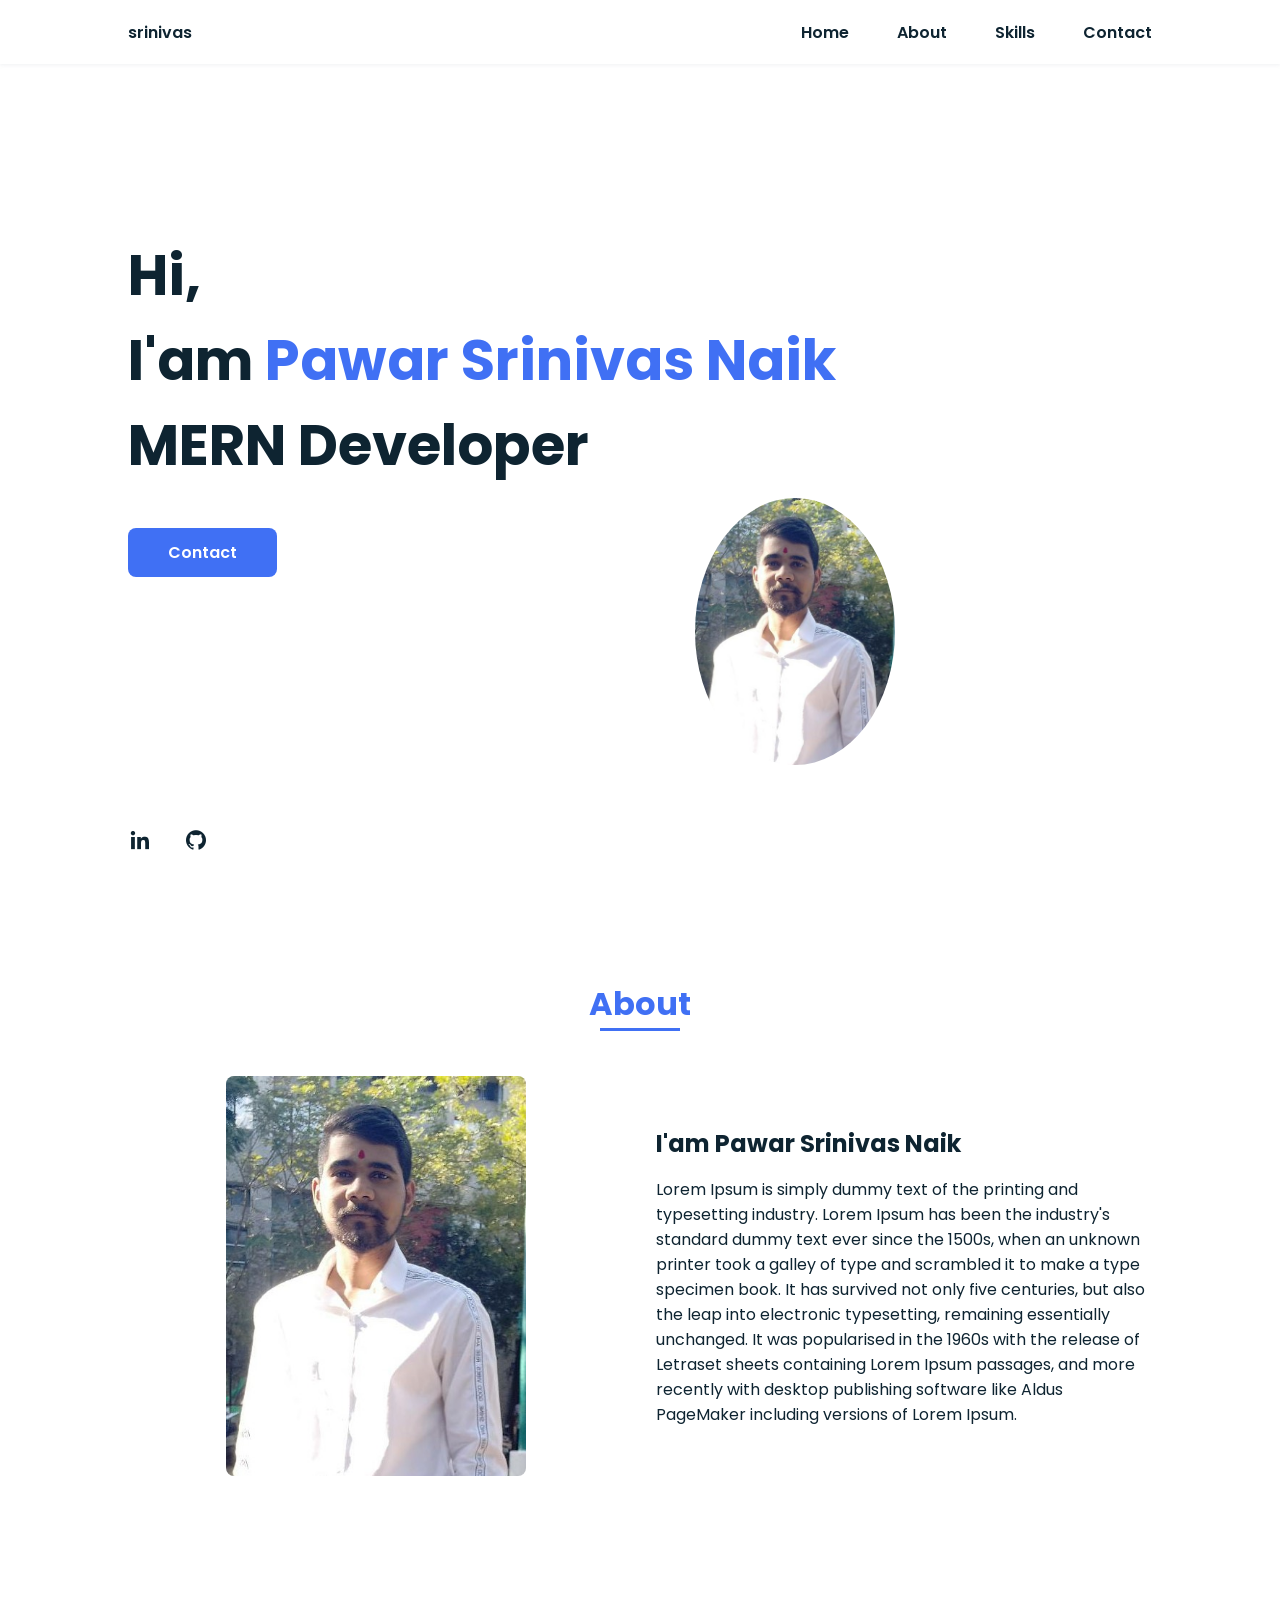
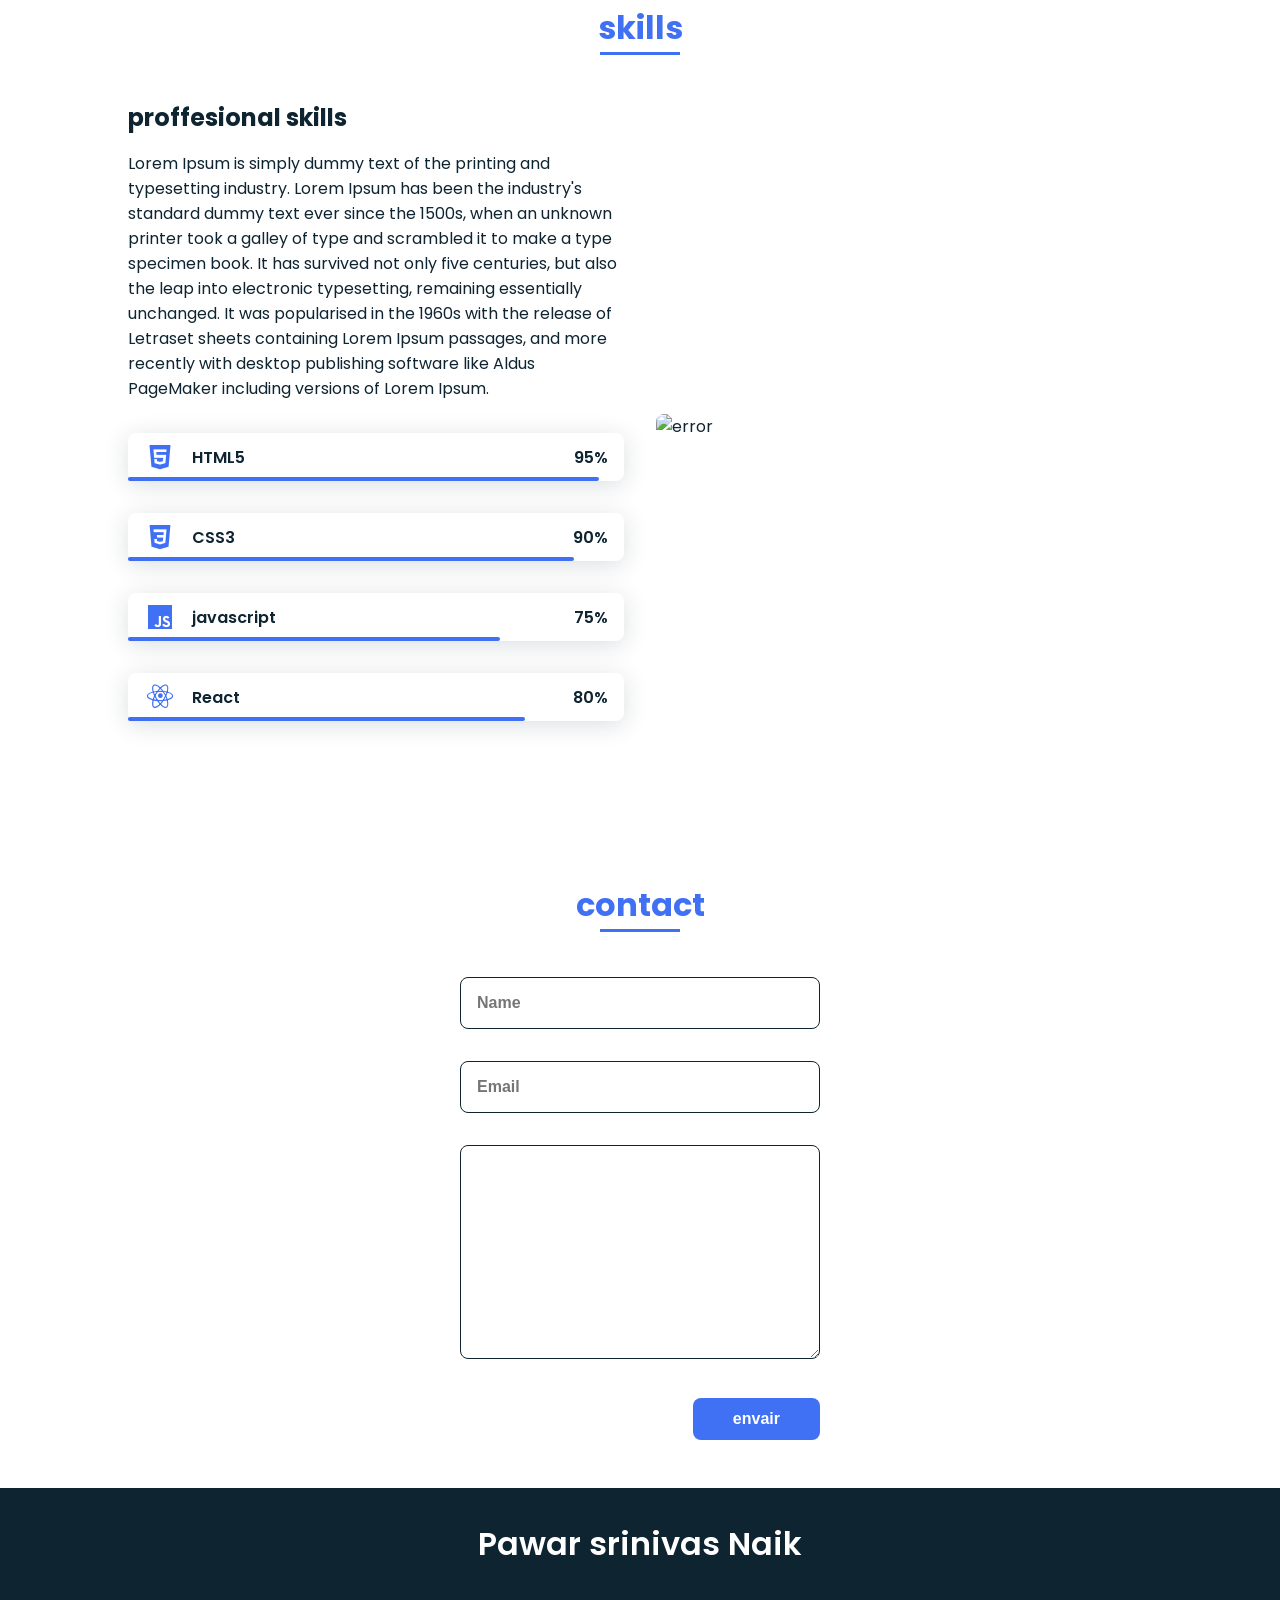
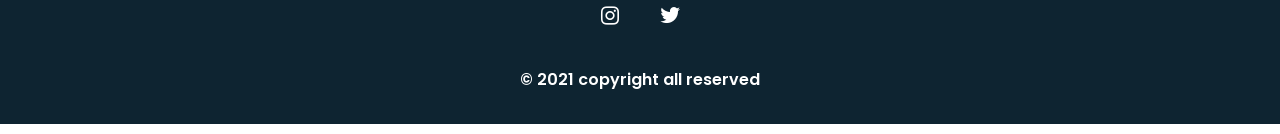
==== index.html @ 3dc08bcc "changes made" ====
<!DOCTYPE html>
<html lang="en">
<head>
    <meta charset="UTF-8">
    <meta http-equiv="X-UA-Compatible" content="IE=edge">
    <meta name="viewport" content="width=device-width, initial-scale=1.0">
    <link rel="stylesheet" href="/css/style.css">
    <link href='https://unpkg.com/boxicons@2.0.9/css/boxicons.min.css' rel='stylesheet'>
    <title>Portfolio website</title>
</head>
<body>
    <header class="l-header">
        <nav class="nav bd-grid">
            <div>
                <a href="#" class="nav__logo">srinivas</a>
            </div>
           <div class="nav__menu" id="nav-menu">
               <ul class="nav__list">
                   <li class="nav__item"><a href="#home" class="nav__link">Home</a></li>
                   <li class="nav__item"><a href="#about" class="nav__link">About</a></li>
                   <li class="nav__item"><a href="#skills" class="nav__link">Skills</a></li>
             
                   <li class="nav__item"><a href="#contact" class="nav__link">Contact</a></li>
               </ul>

           </div>
           <div class="nav__toggle" id="nav-toggle">
            <i class='bx bx-menu'></i>

           </div>

        </nav>
    </header>
    <main class="l-main">
        <section class="home bd-grid" id="home">
          <div class="home__data">
              <h1 class="home__title">Hi,<br>I'am <span class="home__title-color">Pawar Srinivas Naik</span><br>MERN Developer </h1>
              <a href="#" class="button">Contact</a>
          </div>
          <div class="home__social">
               <a href="https://www.linkedin.com/in/pawar-srinivas-naik-0887771a9/" class="home__social-icon"><i class='bx bxl-linkedin'></i></a>
               <a href=" https://github.com/srinu2020" class="home__social-icon"><i class='bx bxl-github' ></i></a>
             
          </div>
         <div class="home__img">
             <img src="/img/picb.jpeg" class="img1" alt="error" style="width: 200px;">
         </div>
        </section>
         

        <section class="about section" id="about">
            <h2 class="section-title">About</h2>
            <div class="about__container bd-grid">
                <div class="about__img">
                    <img src="/img/picb.jpeg" alt="error">
                </div>
                <div>
                    <h2 class="about__subtitle">I'am Pawar Srinivas Naik</h2>
                    <p class="about__text">Lorem Ipsum is simply dummy text of the printing and typesetting industry. Lorem Ipsum has been the industry's standard dummy text ever since the 1500s, when an unknown printer took a galley of type and scrambled it to make a type specimen book. It has survived not only five centuries, but also the leap into electronic typesetting, remaining essentially unchanged. It was popularised in the 1960s with the release of Letraset sheets containing Lorem Ipsum passages, and more recently with desktop publishing software like Aldus PageMaker including versions of Lorem Ipsum.</p>
                </div>
            </div>
        </section>
        
        <section class="skills section" id="skills">
            <h2 class="section-title">skills</h2>
            <div class="skills__container bd-grid">
                <div>
                    <h2 class="skills__subtitle">proffesional skills</h2>
                    <p class="skills__text">Lorem Ipsum is simply dummy text of the printing and typesetting industry. Lorem Ipsum has been the industry's standard dummy text ever since the 1500s, when an unknown printer took a galley of type and scrambled it to make a type specimen book. It has survived not only five centuries, but also the leap into electronic typesetting, remaining essentially unchanged. It was popularised in the 1960s with the release of Letraset sheets containing Lorem Ipsum passages, and more recently with desktop publishing software like Aldus PageMaker including versions of Lorem Ipsum.</p>
                    <div class="skills__data">
                        <div class="skills__names">
                            <i class='bx bxl-html5 skills__icon'></i>
                            <span class="skill__name">HTML5</span>
                        </div>
                        <div>
                            <span class="skills__percentage">95%</span>
                        </div>
                        <div class="skills__bar skills__html"></div>
               
                    </div>
                    <div class="skills__data">
                        <div class="skills__names">
                            <i class='bx bxl-css3 skills__icon' ></i>
                            <span class="skill__name">CSS3</span>
                        </div>
                        <div>
                            <span class="skills__percentage">90%</span>
                        </div>
                        <div class="skills__bar skills__css"></div>
               
                    </div>
                    <div class="skills__data">
                        <div class="skills__names">
                            <i class='bx bxl-javascript skills__icon'></i>
                            <span class="skill__name">javascript</span>
                        </div>
                        <div>
                            <span class="skills__percentage">75%</span>
                        </div>
                        <div class="skills__bar skills__javascript"></div>
               
                    </div>
                    <div class="skills__data">
                        <div class="skills__names">
                            <i class='bx bxl-react skills__icon'></i>
                            <span class="skill__name">React</span>
                        </div>
                        <div>
                            <span class="skills__percentage">80%</span>
                        </div>
                        <div class="skills__bar skills__React"></div>
               
                    </div>
                </div>
                <div>
                    <img src="https://www.thebalancesmb.com/thmb/zEuASdet4TJIU3ZaJUV9wN7FHvI=/1885x1414/smart/filters:no_upscale()/GettyImages-11416486611-bb4120367e094200b5266d33c39d3f50.jpg"  class="skills__img"alt="error">
                </div>
            </div>
            </section>
            <section class="contact section" id="contact">
                <h2 class="section-title">contact</h2>
               <div class="contact__container bd-grid">
                   <form action="" class="contact__form">
                       <input type="text" class="contact__input" placeholder="Name">
                       <input type="mail" class="contact__input" placeholder="Email">
                       <textarea name="" id="" cols="" rows="10" class="contact__input"></textarea>
                       <input type="button" value="envair" class="contact__button button">
                   </form>
               </div> 
            </section>
    </main>
    <footer class="footer">
        <p class="footer__title">Pawar srinivas Naik</p>
        <div class="footer__social">
            <a href="https://www.instagram.com/naik9515/" class="footer__icon"><i class='bx bxl-instagram'></i></a>
            <a href="https://twitter.com/Sriniva69361320?t=W8AIAn7DwYBUb2AKAoKcnQ&s=08" class="footer__icon"><i class='bx bxl-twitter'></i></a>
             
        </div>
        <p>&#169; 2021 copyright all reserved</p>
    </footer>
    
    <script src="https://unpkg.com/scrollreveal"></script>
    <script src="main.js"></script>
</body>
</html>
---- css/style.css ----
/*===== GOOGLE FONTS =====*/
@import url("https://fonts.googleapis.com/css2?family=Poppins:wght@400;600;700&display=swap");
/*===== VARIABLES CSS =====*/
:root{
  --header-height: 3rem;
  --font-semi: 600;
}

/*===== Colores =====*/
:root{
  --first-color: #4070F4;
  --second-color: #0E2431;
}

/*===== Fuente y tipografia =====*/
:root{
  --body-font: 'Poppins', sans-serif;
  --big-font-size: 2rem;
  --h2-font-size: 1.25rem;
  --normal-font-size: 0.938rem;
}
@media screen and (min-width: 768px){
  :root{
    --big-font-size: 3.5rem;
    --h2-font-size: 2rem;
    --normal-font-size: 1rem;
  }
}

/*===== Margenes =====*/
:root{
  --mb-1: 0.5rem;
  --mb-2: 1rem;
  --mb-3: 1.5rem;
  --mb-4: 2rem;
  --mb-5: 2.5rem;
  --mb-6: 3rem;
}

/*===== z index =====*/
:root{
  --z-back: -10;
  --z-normal: 1;
  --z-tooltip: 10;
  --z-fixed: 100;
}

/*===== BASE =====*/
*,::before,::after{
  box-sizing: border-box;
}
html{
  scroll-behavior: smooth;
}
body{
  margin: var(--header-height) 0 0 0;
  font-family: var(--body-font);
  font-size: var(--normal-font-size);
  color: var(--second-color);
}
h1,h2,p{
  margin: 0;
}
ul{
  margin: 0;
  padding: 0;
  list-style: none;
}
a{
  text-decoration: none;
}
img{
  max-width: 100%;
  height: auto;
  display: block;
}

/*===== CLASS CSS ===== */
.section-title{
  position: relative;
  font-size: var(--h2-font-size);
  color: var(--first-color);
  margin-top: var(--mb-2);
  margin-bottom: var(--mb-4);
  text-align: center;
}
.section-title::after{
  position: absolute;
  content: "";
  width: 64px;
  height: 0.18rem;
  left: 0;
  right: 0;
  margin: auto;
  top: 2rem;
  background-color: var(--first-color);
}
.section{
  padding-top: 3rem;
  padding-bottom: 2rem;
}

/*===== LAYOUT =====*/
.bd-grid{
  max-width: 1024px;
  display: grid;
  grid-template-columns: 100%;
  grid-column-gap: 2rem;
  width: calc(100% - 2rem);
  margin-left: var(--mb-2);
  margin-right: var(--mb-2);
}
.l-header{
  width: 100%;
  position: fixed;
  top: 0;
  left: 0;
  z-index: var(--z-fixed);
  background-color: #fff;
  box-shadow: 0 1px 4px rgba(146,161,176,.15);
}

/*===== NAV =====*/
.nav{
  height: var(--header-height);
  display: flex;
  justify-content: space-between;
  align-items: center;
  font-weight: var(--font-semi);
}
@media screen and (max-width: 768px){
  .nav__menu{
    position: fixed;
    top: var(--header-height);
    right: -100%;
    width: 80%;
    height: 100%;
    padding: 2rem;
    background-color: var(--second-color);
    transition: .5s;
  }
}
.nav__item{
  margin-bottom: var(--mb-4);
}
.nav__link{
  position: relative;
  color: #fff;
}
.nav__link:hover{
  position: relative;
}
.nav__link:hover::after{
  position: absolute;
  content: "";
  width: 100%;
  height: 0.18rem;
  left: 0;
  top: 2rem;
  background-color: var(--first-color);
}
.nav__logo{
  color: var(--second-color);
}
.nav__toggle{
  color: var(--second-color);
  font-size: 1.5rem;
  cursor: pointer;
}

/*Active menu*/
.active::after{
  position: absolute;
  content: "";
  width: 100%;
  height: 0.18rem;
  left: 0;
  top: 2rem;
  background-color: var(--first-color);
}

/*=== Show menu ===*/
.show{
  right: 0;
}

/*===== HOME =====*/
.home{
  height: calc(100vh - 3rem);
  row-gap: 1rem;
}
.home__data{
  align-self: center;
}
.home__title{
  font-size: var(--big-font-size);
  margin-bottom: var(--mb-5);
}
.home__title-color{
  color: var(--first-color);
}
.home__social{
  display: flex;
  flex-direction: column;
}
.home__social-icon{
  width: max-content;
  margin-bottom: var(--mb-2);
  font-size: 1.5rem;
  color: var(--second-color);
}
.home__social-icon:hover{
  color: var(--first-color);
}
.home__img{
  position: absolute;
  right: 0;
  bottom: 0;
  width: 295px;
}

/*BUTTONS*/
.button{
  display: inline-block;
  background-color: var(--first-color);
  color: #fff;
  padding: .75rem 2.5rem;
  font-weight: var(--font-semi);
  border-radius: .5rem;
}
.button:hover{
  box-shadow: 0 10px 36px rgba(0,0,0,.15);
}

/* ===== ABOUT =====*/
.about__container{
  row-gap: 2rem;
  text-align: center;
}
.about__subtitle{
  margin-bottom: var(--mb-2);
}
.about__img{
  justify-self: center;
}
.about__img img{
  width: 200px;
  border-radius: .5rem;
}

/* ===== SKILLS =====*/
.skills__container{
  row-gap: 2rem;
  text-align: center;
}
.skills__subtitle{
  margin-bottom: var(--mb-2);
}
.skills__text{
  margin-bottom: var(--mb-4);
}
.skills__data{
  display: flex;
  justify-content: space-between;
  align-items: center;
  position: relative;
  font-weight: var(--font-semi);
  padding: .5rem 1rem;
  margin-bottom: var(--mb-4);
  border-radius: .5rem;
  box-shadow: 0 4px 25px rgba(14,36,49,.15);
}
.skills__icon{
  font-size: 2rem;
  margin-right: var(--mb-2);
  color: var(--first-color);
}
.skills__names{
  display: flex;
  align-items: center;
}
.skills__bar{
  position: absolute;
  left: 0;
  bottom: 0;
  background-color: var(--first-color);
  height: .25rem;
  border-radius: .5rem;
  z-index: var(--z-back);
}
.skills__html{
  width: 95%;
}
.skills__css{
  width: 90%;
}
.skills__javascript{
  width: 75%;
}
.skills__React{
  width: 80%;
}
.skills__img{
  border-radius: .5rem;
}
.img1{
    border-radius: 50%;
}

/* ===== WORK =====*/
.work__container{
  row-gap: 2rem;
}
.work__img{
  box-shadow: 0 4px 25px rgba(14,36,49,.15);
  border-radius: .5rem;
  overflow: hidden;
}
.work__img img{
  transition: 1s;
  cursor: pointer;
}
.work__img img:hover{
  transform: scale(1.1);
}

/* ===== CONTACT =====*/
.contact__input{
  width: 100%;
  font-size: var(--normal-font-size);
  font-weight: var(--font-semi);
  padding: 1rem;
  border-radius: .5rem;
  border: 1.5px solid var(--second-color);
  outline: none;
  margin-bottom: var(--mb-4);
}
.contact__button{
  display: block;
  border: none;
  outline: none;
  font-size: var(--normal-font-size);
  cursor: pointer;
  margin-left: auto;
}

/* ===== FOOTER =====*/
.footer{
  background-color: var(--second-color);
  color: #fff;
  text-align: center;
  font-weight: var(--font-semi);
  padding: 2rem 0;
}
.footer__title{
  font-size: 2rem;
  margin-bottom: var(--mb-4);
}
.footer__social{
  margin-bottom: var(--mb-4);
}
.footer__icon{
  font-size: 1.5rem;
  color: #fff;
  margin: 0 var(--mb-2)
}

/* ===== MEDIA QUERIES=====*/
@media screen and (min-width: 768px){
  body{
    margin: 0;
  }
  .section{
    padding-top: 4rem;
    padding-bottom: 3rem;
  }
  .section-title{
    margin-bottom: var(--mb-6);
  }
  .section-title::after{
    width: 80px;
    top: 3rem;
  }

  .nav{
    height: calc(var(--header-height) + 1rem);
  }
  .nav__list{
    display: flex;
    padding-top: 0;
  }
  .nav__item{
    margin-left: var(--mb-6);
    margin-bottom: 0;
  }
  .nav__toggle{
    display: none;
  }
  .nav__link{
    color: var(--second-color);
  }

  .home{
    height: 100vh;
  }
  .home__data{
    align-self: flex-end;
  }
  .home__social{
    padding-top: 0;
    padding-bottom: 2.5rem;
    flex-direction: row;
    align-self: flex-end;
  }
  .home__social-icon{
    margin-bottom: 0;
    margin-right: var(--mb-4);
  }
  .home__img{
    width: 457px;
    bottom: 15%;
  }

  .about__container, .skills__container{
    grid-template-columns: repeat(2,1fr);
    align-items: center;
    text-align: initial;
  }
  .about__img img{
    width: 300px;
  }
  .work__container{
    grid-template-columns: repeat(3, 1fr);
    grid-template-rows: repeat(2,1fr);
    column-gap: 2rem;
  }
  .contact__form{
    width: 360px;
  }
  .contact__container{
    justify-items: center;
  }
}

@media screen and (min-width: 1024px){
  .bd-grid{
    margin-left: auto;
    margin-right: auto;
  }
  .home__img{
    right: 10%;
  }
}
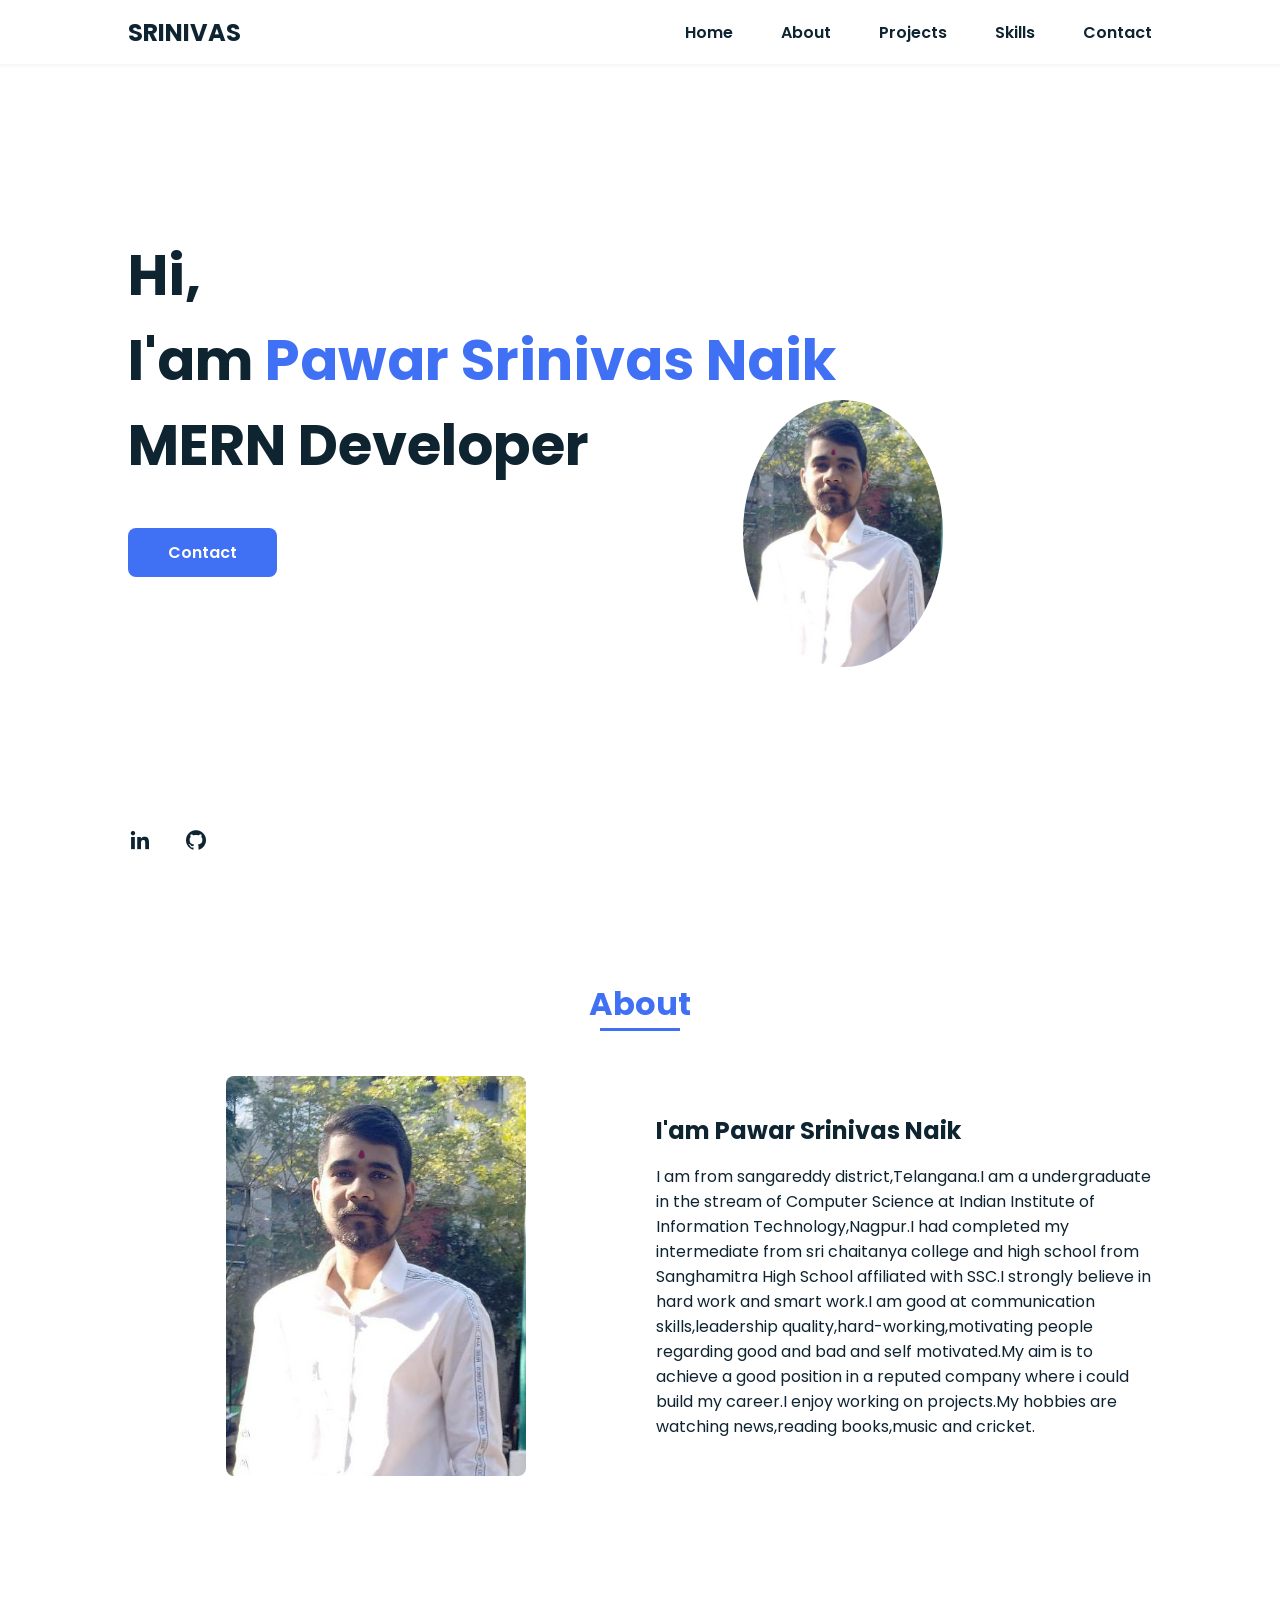
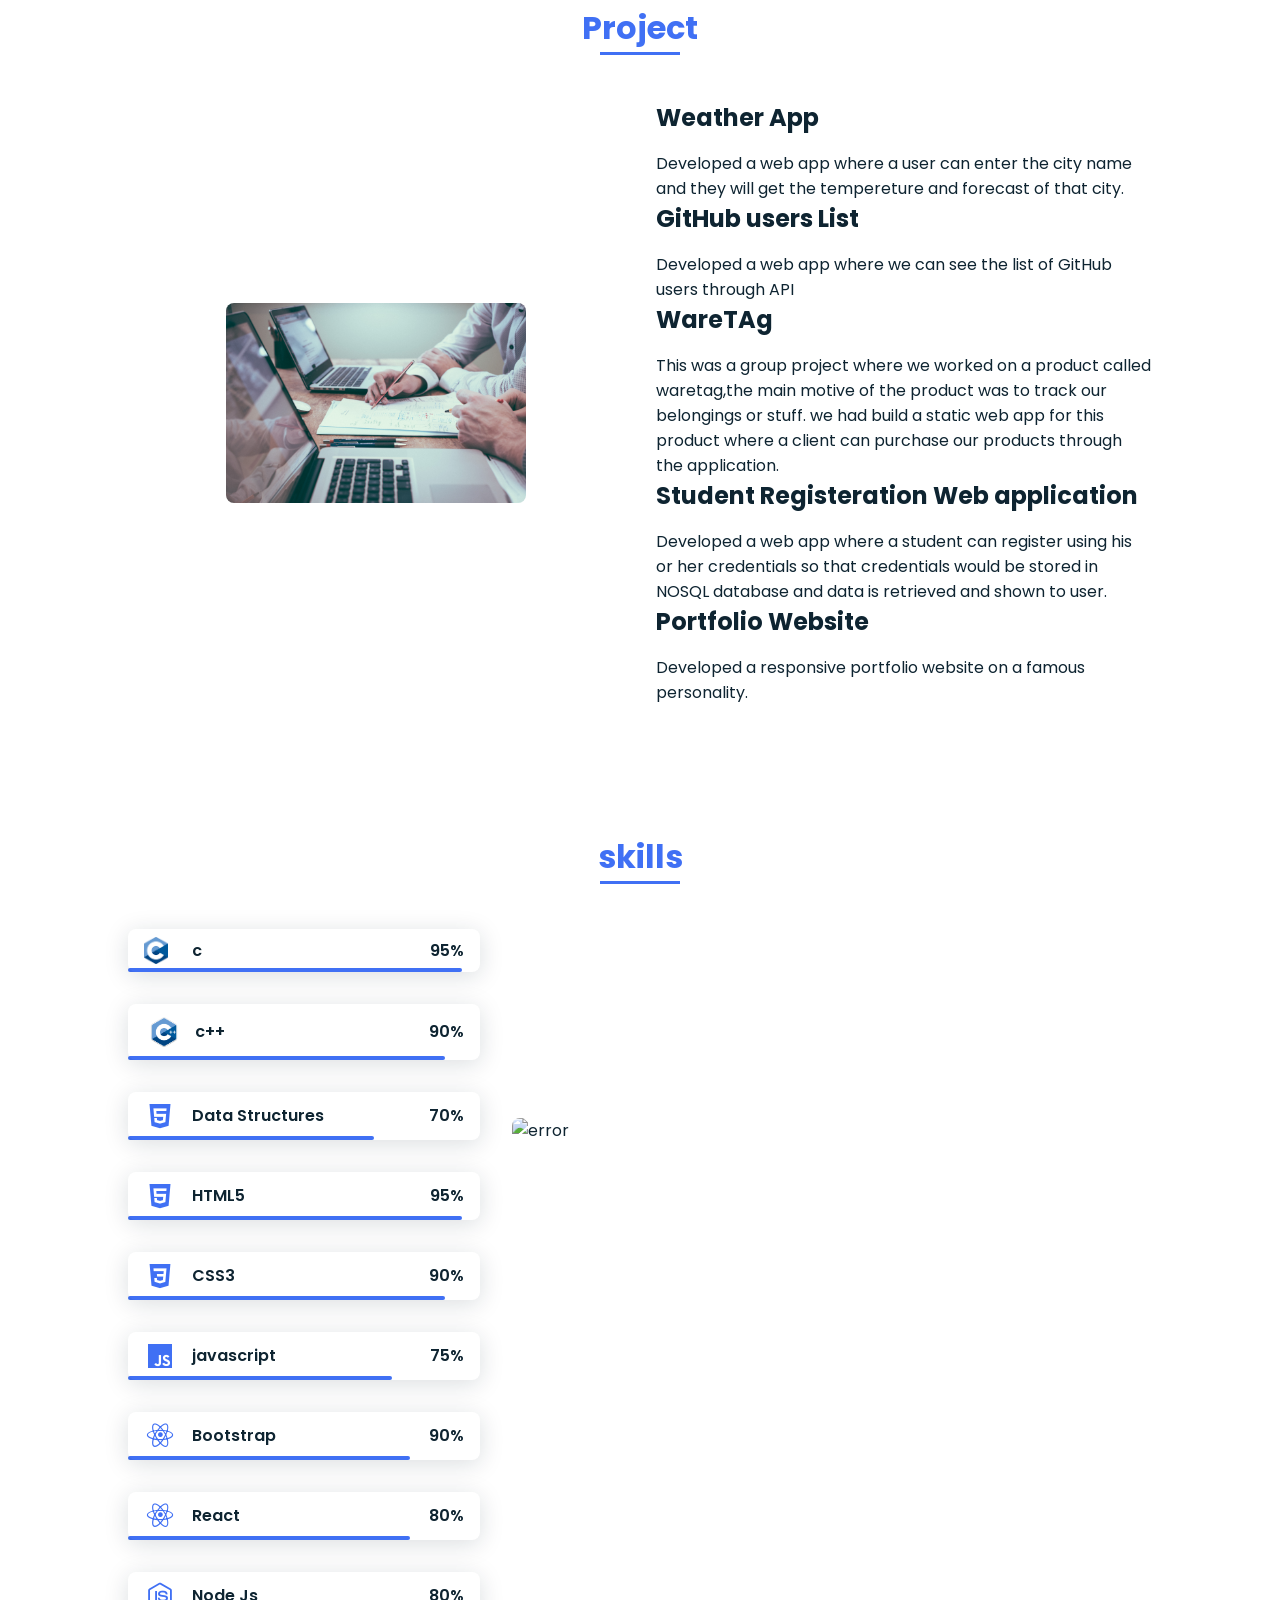
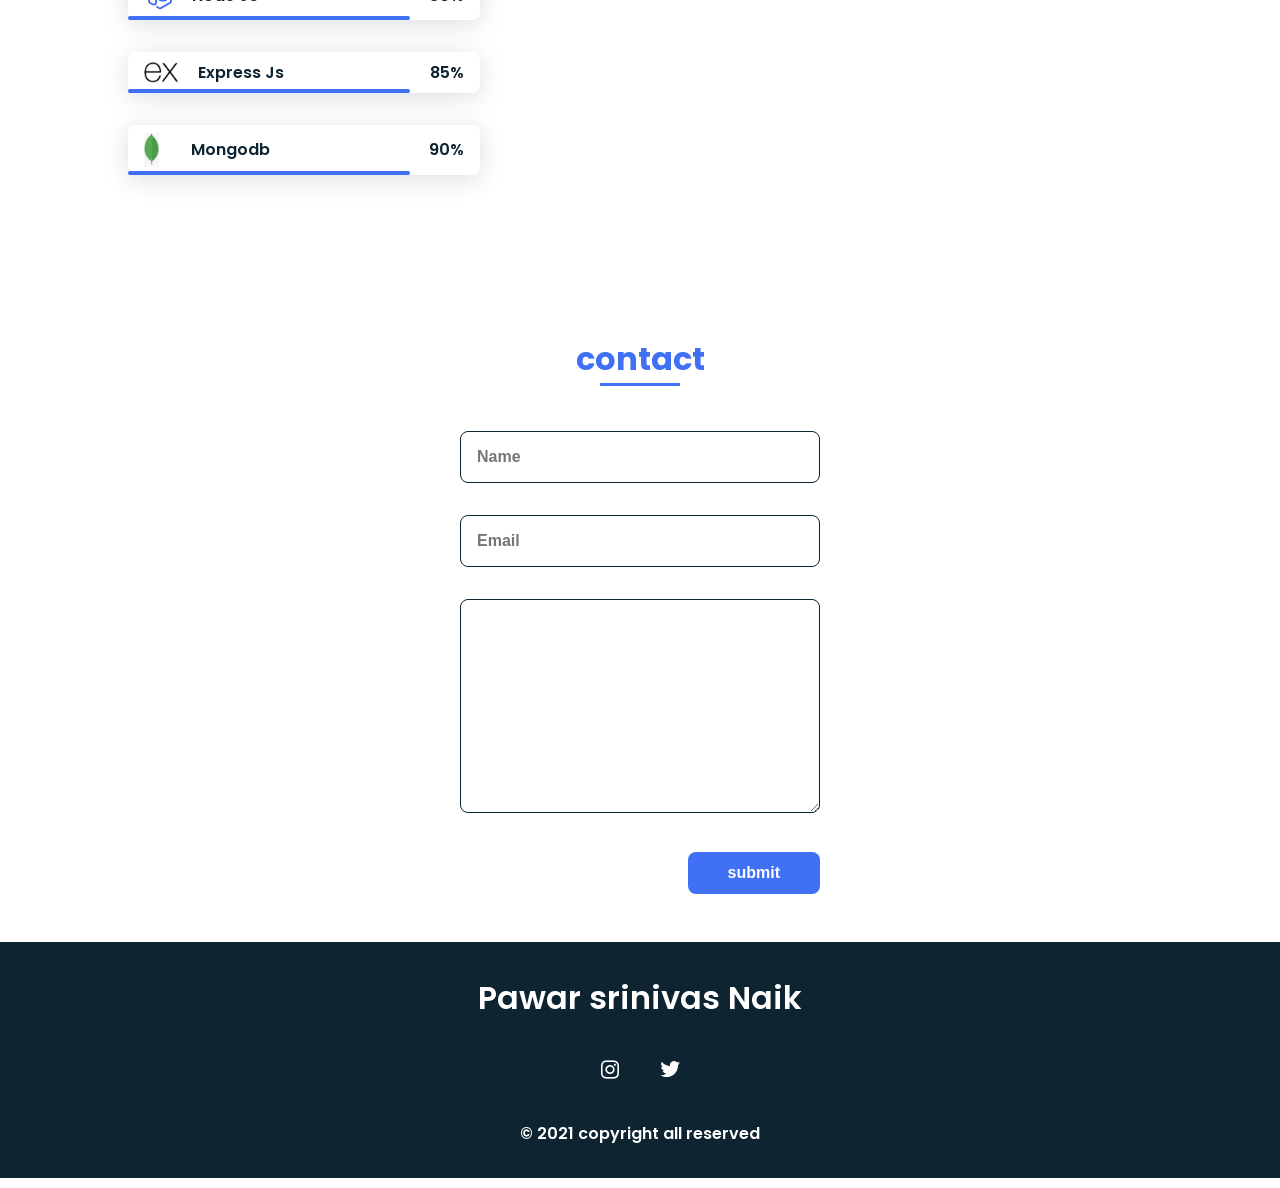
==== commit f894b1c2: "changes made" ====
--- a/index.html
+++ b/index.html
@@ -4,7 +4,7 @@
     <meta charset="UTF-8">
     <meta http-equiv="X-UA-Compatible" content="IE=edge">
     <meta name="viewport" content="width=device-width, initial-scale=1.0">
-    <link rel="stylesheet" href="/css/style.css">
+    <link rel="stylesheet" href="./css/style.css">
     <link href='https://unpkg.com/boxicons@2.0.9/css/boxicons.min.css' rel='stylesheet'>
     <title>Portfolio website</title>
 </head>
@@ -12,12 +12,13 @@
     <header class="l-header">
         <nav class="nav bd-grid">
             <div>
-                <a href="#" class="nav__logo">srinivas</a>
+                <a href="#" class="nav__logo"><h1  >SRINIVAS</h1></a>
             </div>
            <div class="nav__menu" id="nav-menu">
                <ul class="nav__list">
                    <li class="nav__item"><a href="#home" class="nav__link">Home</a></li>
                    <li class="nav__item"><a href="#about" class="nav__link">About</a></li>
+                   <li class="nav__item"><a href="#project" class="nav__link">Projects</a></li>
                    <li class="nav__item"><a href="#skills" class="nav__link">Skills</a></li>
              
                    <li class="nav__item"><a href="#contact" class="nav__link">Contact</a></li>
@@ -35,7 +36,7 @@
         <section class="home bd-grid" id="home">
           <div class="home__data">
               <h1 class="home__title">Hi,<br>I'am <span class="home__title-color">Pawar Srinivas Naik</span><br>MERN Developer </h1>
-              <a href="#" class="button">Contact</a>
+              <a href="#contact" class="button">Contact</a>
           </div>
           <div class="home__social">
                <a href="https://www.linkedin.com/in/pawar-srinivas-naik-0887771a9/" class="home__social-icon"><i class='bx bxl-linkedin'></i></a>
@@ -43,7 +44,7 @@
              
           </div>
          <div class="home__img">
-             <img src="/img/picb.jpeg" class="img1" alt="error" style="width: 200px;">
+             <img src="./img/picb.jpeg" class="img1" alt="error" style="width: 200px; margin-top: 10rem;">
          </div>
         </section>
          
@@ -52,12 +53,41 @@
             <h2 class="section-title">About</h2>
             <div class="about__container bd-grid">
                 <div class="about__img">
-                    <img src="/img/picb.jpeg" alt="error">
+                    <img src="./img/picb.jpeg" alt="error">
                 </div>
                 <div>
                     <h2 class="about__subtitle">I'am Pawar Srinivas Naik</h2>
-                    <p class="about__text">Lorem Ipsum is simply dummy text of the printing and typesetting industry. Lorem Ipsum has been the industry's standard dummy text ever since the 1500s, when an unknown printer took a galley of type and scrambled it to make a type specimen book. It has survived not only five centuries, but also the leap into electronic typesetting, remaining essentially unchanged. It was popularised in the 1960s with the release of Letraset sheets containing Lorem Ipsum passages, and more recently with desktop publishing software like Aldus PageMaker including versions of Lorem Ipsum.</p>
-                </div>
+                    <p class="about__text">I am from sangareddy district,Telangana.I am a undergraduate in the stream of Computer Science at Indian Institute of Information Technology,Nagpur.I had completed my intermediate from sri chaitanya college and high school from Sanghamitra High School affiliated with SSC.I strongly believe in hard work and smart work.I am good at communication skills,leadership quality,hard-working,motivating people regarding good and bad and self motivated.My aim is to achieve a good position in a reputed company where i could build my career.I enjoy working on projects.My hobbies are watching news,reading books,music and cricket.</p>
+                </div>
+            </div>
+        </section>
+        <section class=" section" id="project">
+            <h2 class="section-title">Project</h2>
+            <div class="about__container bd-grid">
+                <div class="about__img img2">
+                    <img src="./img/project.jpg" alt="error">
+                </div>
+                <div>
+                    <h2 class="about__subtitle">Weather App</h2>
+                    <p class="about__text">Developed a web app where a user can enter the city name and they will get the tempereture and forecast of that city.</p>
+                    <div>
+                        <h2 class="about__subtitle">GitHub users List</h2>
+                        <p class="about__text">Developed a web app where we can see the list of GitHub users through API</p>
+                    </div>
+                    <div>
+                        <h2 class="about__subtitle">WareTAg</h2>
+                        <p class="about__text">This was a group project where we worked on a product called waretag,the main motive of the product was to track our belongings or stuff. we had build a static web app for this product where a client can purchase our products through the application.</p>
+                    </div>
+                    <div>
+                        <h2 class="about__subtitle">Student Registeration Web application</h2>
+                        <p class="about__text">Developed a web app where a student can register using his or her credentials so that credentials would be stored in NOSQL database and data is retrieved and shown to user.</p>
+                    </div>
+                    <div>
+                        <h2 class="about__subtitle">Portfolio Website</h2>
+                        <p class="about__text">Developed a responsive portfolio website on a famous personality.</p>
+                    </div>
+                </div>
+                
             </div>
         </section>
         
@@ -65,8 +95,41 @@
             <h2 class="section-title">skills</h2>
             <div class="skills__container bd-grid">
                 <div>
-                    <h2 class="skills__subtitle">proffesional skills</h2>
-                    <p class="skills__text">Lorem Ipsum is simply dummy text of the printing and typesetting industry. Lorem Ipsum has been the industry's standard dummy text ever since the 1500s, when an unknown printer took a galley of type and scrambled it to make a type specimen book. It has survived not only five centuries, but also the leap into electronic typesetting, remaining essentially unchanged. It was popularised in the 1960s with the release of Letraset sheets containing Lorem Ipsum passages, and more recently with desktop publishing software like Aldus PageMaker including versions of Lorem Ipsum.</p>
+                    <div class="skills__data">
+                        <div class="skills__names">
+                            <img src="./img/cprog1.png" alt=""  width="24px">
+                            <span class="skill__name" style="margin-left:1.5rem;">c</span>
+                        </div>
+                        <div>
+                            <span class="skills__percentage">95%</span>
+                        </div>
+                        <div class="skills__bar skills__c"></div>
+               
+                    </div>
+                    <div class="skills__data">
+                        <div class="skills__names">
+                            <img src="./img/cpro.png" alt=""   width="40px">
+                            <span class="skill__name" style="margin-left:.7rem;">c++</span>
+                        </div>
+                        <div>
+                            <span class="skills__percentage">90%</span>
+                        </div>
+                        <div class="skills__bar skills__cpl"></div>
+               
+                    </div>
+                    <div class="skills__data">
+                        <div class="skills__names">
+                            <i class='bx bxl-html5 skills__icon'></i>
+                            <span class="skill__name">Data Structures</span>
+                        </div>
+                        <div>
+                            <span class="skills__percentage">70%</span>
+                        </div>
+                        <div class="skills__bar skills__datastructure"></div>
+               
+                    </div>
+     
+                     
                     <div class="skills__data">
                         <div class="skills__names">
                             <i class='bx bxl-html5 skills__icon'></i>
@@ -103,6 +166,17 @@
                     <div class="skills__data">
                         <div class="skills__names">
                             <i class='bx bxl-react skills__icon'></i>
+                            <span class="skill__name">Bootstrap</span>
+                        </div>
+                        <div>
+                            <span class="skills__percentage">90%</span>
+                        </div>
+                        <div class="skills__bar skills__React"></div>
+               
+                    </div>
+                    <div class="skills__data">
+                        <div class="skills__names">
+                            <i class='bx bxl-react skills__icon'></i>
                             <span class="skill__name">React</span>
                         </div>
                         <div>
@@ -111,9 +185,42 @@
                         <div class="skills__bar skills__React"></div>
                
                     </div>
-                </div>
-                <div>
-                    <img src="https://www.thebalancesmb.com/thmb/zEuASdet4TJIU3ZaJUV9wN7FHvI=/1885x1414/smart/filters:no_upscale()/GettyImages-11416486611-bb4120367e094200b5266d33c39d3f50.jpg"  class="skills__img"alt="error">
+                    <div class="skills__data">
+                        <div class="skills__names">
+                            <i class='bx bxl-nodejs skills__icon'></i>
+                            <span class="skill__name">Node Js</span>
+                        </div>
+                        <div>
+                            <span class="skills__percentage">80%</span>
+                        </div>
+                        <div class="skills__bar skills__React"></div>
+               
+                    </div>
+                    <div class="skills__data">
+                        <div class="skills__names">
+                            <img class="skills__icon" src="./img/express.jpeg" alt=""  width="35px">
+                            <span class="skill__name " style="margin-left:.2rem;">Express Js</span>
+                        </div>
+                        <div>
+                            <span class="skills__percentage">85%</span>
+                        </div>
+                        <div class="skills__bar skills__React"></div>
+               
+                    </div>
+                    <div class="skills__data">
+                        <div class="skills__names">
+                            <img src="./img/mongo.jpeg" alt=""  width="15px">
+                            <span class="skill__name" style="margin-left:2rem;">Mongodb</span>
+                        </div>
+                        <div>
+                            <span class="skills__percentage">90%</span>
+                        </div>
+                        <div class="skills__bar skills__React"></div>
+               
+                    </div>
+                </div>
+                <div style="margin-top: rem;">
+                    <img src="https://www.thebalancesmb.com/thmb/zEuASdet4TJIU3ZaJUV9wN7FHvI=/1885x1414/smart/filters:no_upscale()/GettyImages-11416486611-bb4120367e094200b5266d33c39d3f50.jpg"  class="skills__img"alt="error" >
                 </div>
             </div>
             </section>
@@ -124,7 +231,7 @@
                        <input type="text" class="contact__input" placeholder="Name">
                        <input type="mail" class="contact__input" placeholder="Email">
                        <textarea name="" id="" cols="" rows="10" class="contact__input"></textarea>
-                       <input type="button" value="envair" class="contact__button button">
+                       <input type="button" value="submit" class="contact__button button">
                    </form>
                </div> 
             </section>
@@ -140,6 +247,6 @@
     </footer>
     
     <script src="https://unpkg.com/scrollreveal"></script>
-    <script src="main.js"></script>
+    <script src="./js/main.js"></script>
 </body>
 </html>
--- a/css/style.css
+++ b/css/style.css
@@ -5,7 +5,7 @@
   --header-height: 3rem;
   --font-semi: 600;
 }
-
+ 
 /*===== Colores =====*/
 :root{
   --first-color: #4070F4;
@@ -217,6 +217,7 @@
   right: 0;
   bottom: 0;
   width: 295px;
+  top: 3rem;
 }
 
 /*BUTTONS*/
@@ -288,6 +289,17 @@
   border-radius: .5rem;
   z-index: var(--z-back);
 }
+.skills__c{
+  width: 95%;
+}
+.skills__cpl{
+  width: 90%;
+}
+.skills__datastructure{
+  width: 70%;
+  
+  
+}
 .skills__html{
   width: 95%;
 }
@@ -302,6 +314,10 @@
 }
 .skills__img{
   border-radius: .5rem;
+  height: 500px;
+  width: 40rem;
+   
+   
 }
 .img1{
     border-radius: 50%;
@@ -450,4 +466,14 @@
   .home__img{
     right: 10%;
   }
-}+}
+@media screen and (min-width: 320px){
+  .home__img{
+    margin: 12rem 0rem 0 5rem;
+  }
+  
+.img1{
+  margin: 0 0rem 0 3rem;
+}
+}
+ 
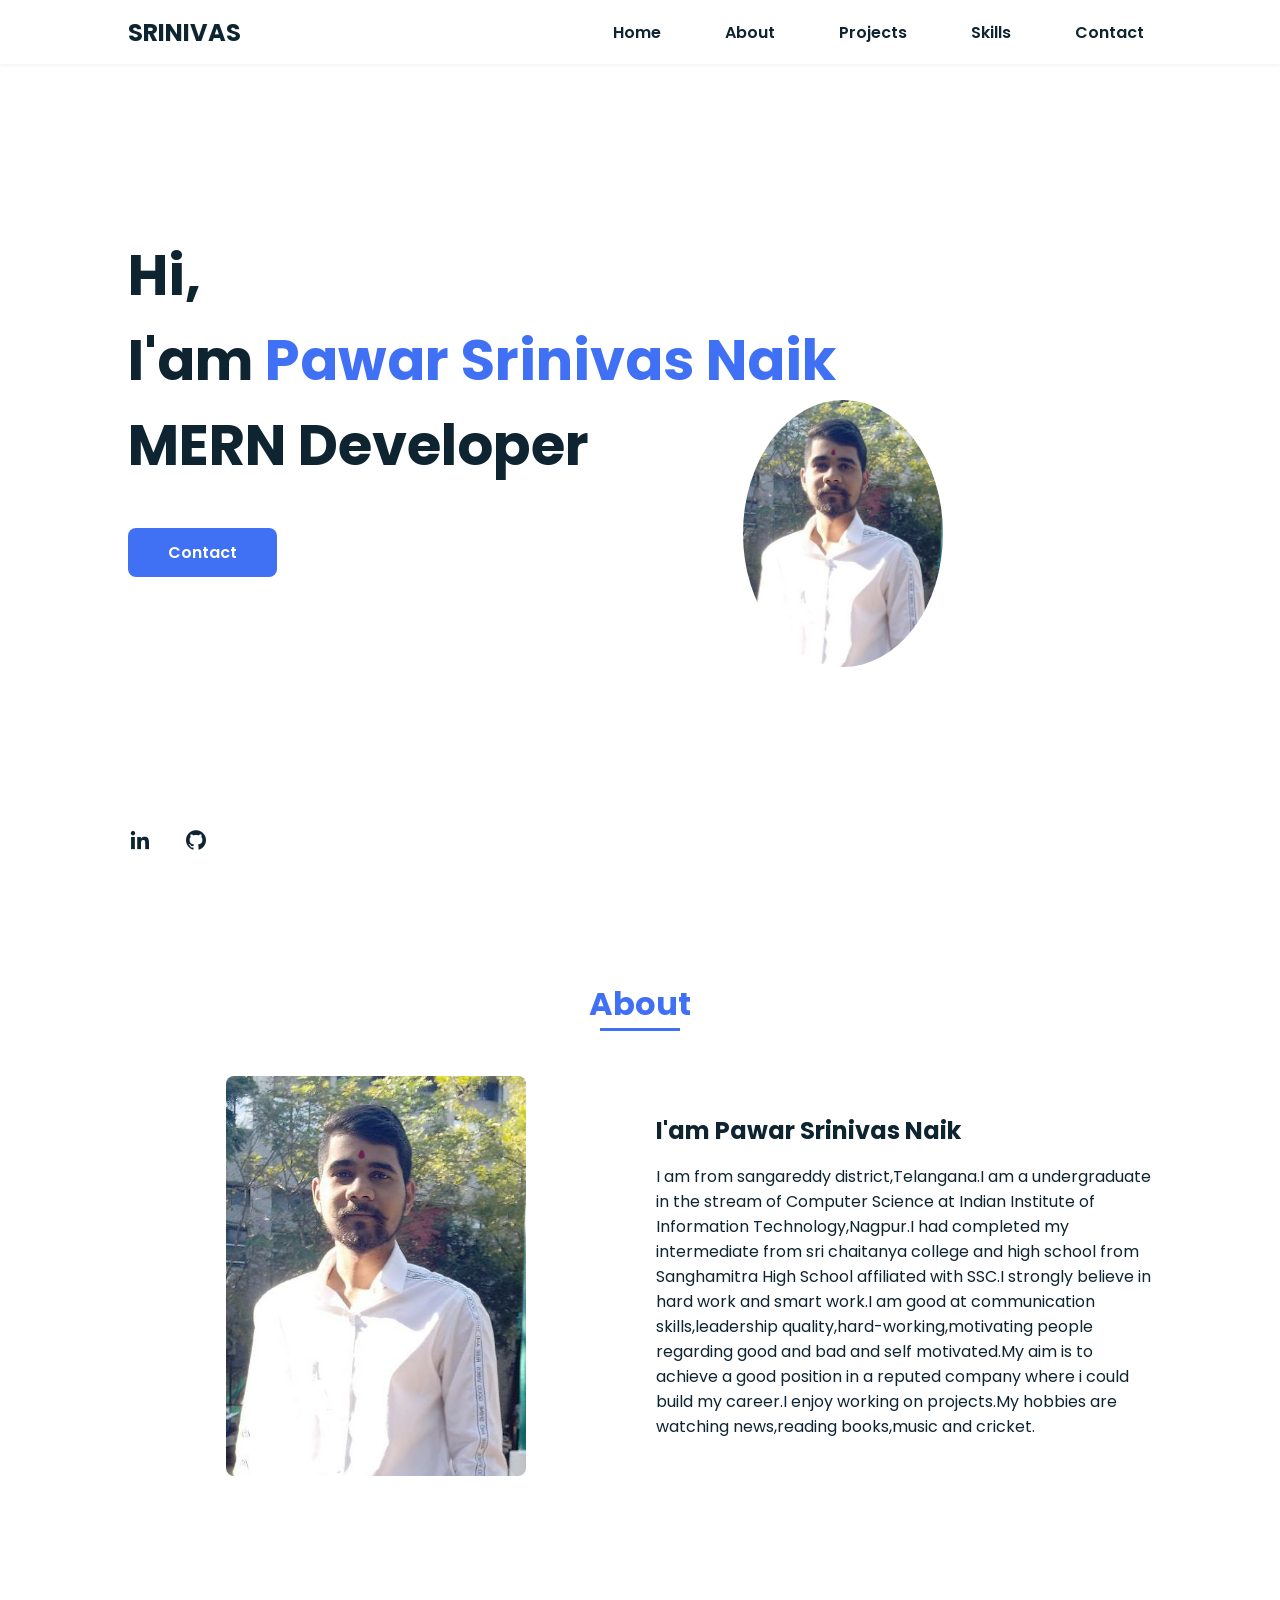
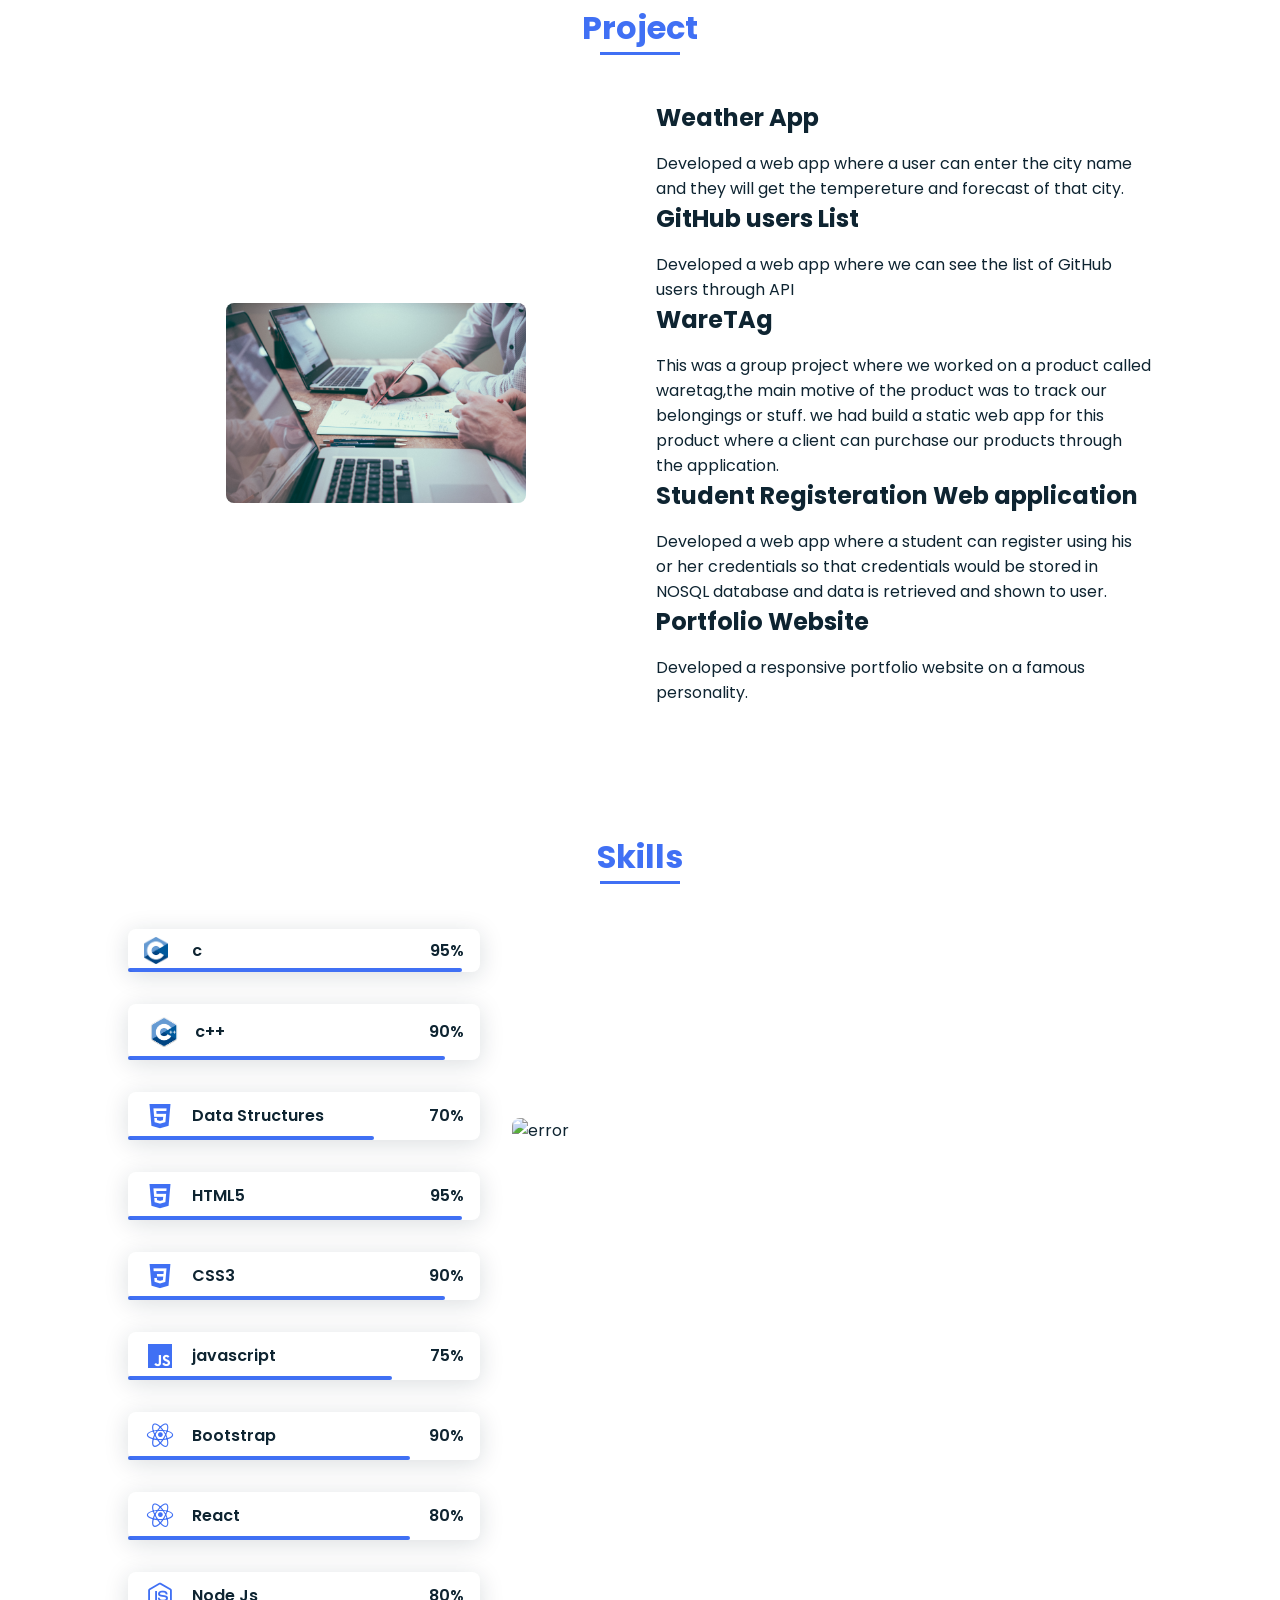
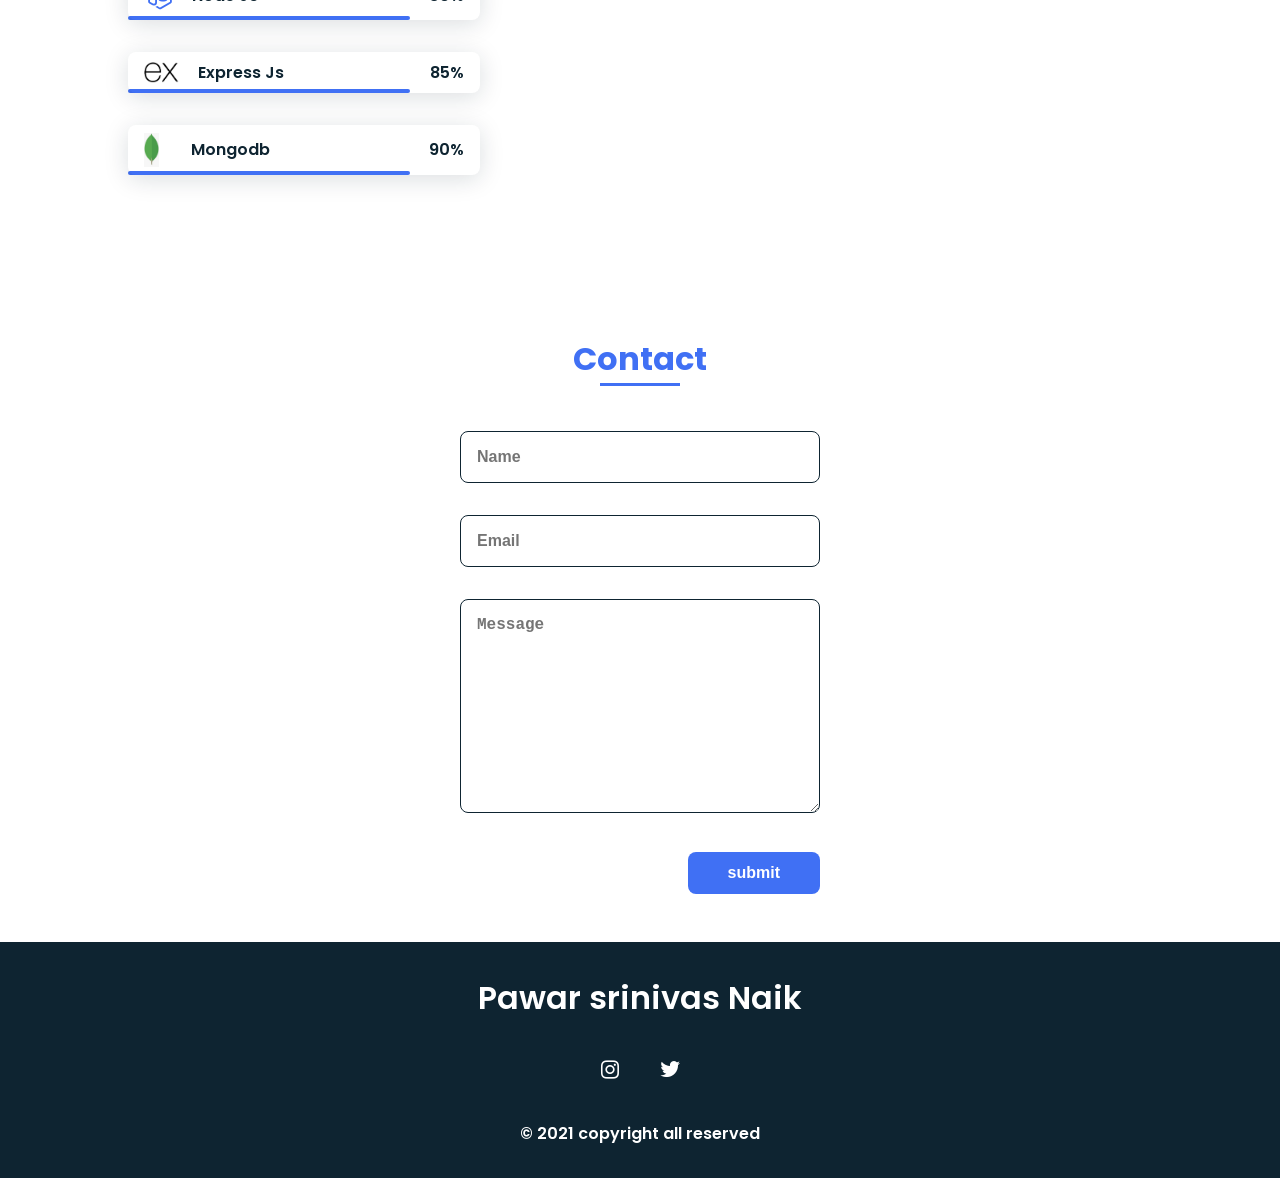
==== commit 8eb4bd7d: "updated navigation bar" ====
--- a/index.html
+++ b/index.html
@@ -20,7 +20,7 @@
                    <li class="nav__item"><a href="#about" class="nav__link">About</a></li>
                    <li class="nav__item"><a href="#project" class="nav__link">Projects</a></li>
                    <li class="nav__item"><a href="#skills" class="nav__link">Skills</a></li>
-             
+
                    <li class="nav__item"><a href="#contact" class="nav__link">Contact</a></li>
                </ul>
 
@@ -41,13 +41,13 @@
           <div class="home__social">
                <a href="https://www.linkedin.com/in/pawar-srinivas-naik-0887771a9/" class="home__social-icon"><i class='bx bxl-linkedin'></i></a>
                <a href=" https://github.com/srinu2020" class="home__social-icon"><i class='bx bxl-github' ></i></a>
-             
+
           </div>
          <div class="home__img">
              <img src="./img/picb.jpeg" class="img1" alt="error" style="width: 200px; margin-top: 10rem;">
          </div>
         </section>
-         
+
 
         <section class="about section" id="about">
             <h2 class="section-title">About</h2>
@@ -87,12 +87,12 @@
                         <p class="about__text">Developed a responsive portfolio website on a famous personality.</p>
                     </div>
                 </div>
-                
+
             </div>
         </section>
-        
+
         <section class="skills section" id="skills">
-            <h2 class="section-title">skills</h2>
+            <h2 class="section-title">Skills</h2>
             <div class="skills__container bd-grid">
                 <div>
                     <div class="skills__data">
@@ -104,7 +104,7 @@
                             <span class="skills__percentage">95%</span>
                         </div>
                         <div class="skills__bar skills__c"></div>
-               
+
                     </div>
                     <div class="skills__data">
                         <div class="skills__names">
@@ -115,7 +115,7 @@
                             <span class="skills__percentage">90%</span>
                         </div>
                         <div class="skills__bar skills__cpl"></div>
-               
+
                     </div>
                     <div class="skills__data">
                         <div class="skills__names">
@@ -126,10 +126,10 @@
                             <span class="skills__percentage">70%</span>
                         </div>
                         <div class="skills__bar skills__datastructure"></div>
-               
-                    </div>
-     
-                     
+
+                    </div>
+
+
                     <div class="skills__data">
                         <div class="skills__names">
                             <i class='bx bxl-html5 skills__icon'></i>
@@ -139,7 +139,7 @@
                             <span class="skills__percentage">95%</span>
                         </div>
                         <div class="skills__bar skills__html"></div>
-               
+
                     </div>
                     <div class="skills__data">
                         <div class="skills__names">
@@ -150,7 +150,7 @@
                             <span class="skills__percentage">90%</span>
                         </div>
                         <div class="skills__bar skills__css"></div>
-               
+
                     </div>
                     <div class="skills__data">
                         <div class="skills__names">
@@ -161,7 +161,7 @@
                             <span class="skills__percentage">75%</span>
                         </div>
                         <div class="skills__bar skills__javascript"></div>
-               
+
                     </div>
                     <div class="skills__data">
                         <div class="skills__names">
@@ -172,7 +172,7 @@
                             <span class="skills__percentage">90%</span>
                         </div>
                         <div class="skills__bar skills__React"></div>
-               
+
                     </div>
                     <div class="skills__data">
                         <div class="skills__names">
@@ -183,7 +183,7 @@
                             <span class="skills__percentage">80%</span>
                         </div>
                         <div class="skills__bar skills__React"></div>
-               
+
                     </div>
                     <div class="skills__data">
                         <div class="skills__names">
@@ -194,7 +194,7 @@
                             <span class="skills__percentage">80%</span>
                         </div>
                         <div class="skills__bar skills__React"></div>
-               
+
                     </div>
                     <div class="skills__data">
                         <div class="skills__names">
@@ -205,7 +205,7 @@
                             <span class="skills__percentage">85%</span>
                         </div>
                         <div class="skills__bar skills__React"></div>
-               
+
                     </div>
                     <div class="skills__data">
                         <div class="skills__names">
@@ -216,7 +216,7 @@
                             <span class="skills__percentage">90%</span>
                         </div>
                         <div class="skills__bar skills__React"></div>
-               
+
                     </div>
                 </div>
                 <div style="margin-top: rem;">
@@ -225,15 +225,15 @@
             </div>
             </section>
             <section class="contact section" id="contact">
-                <h2 class="section-title">contact</h2>
+                <h2 class="section-title">Contact</h2>
                <div class="contact__container bd-grid">
                    <form action="" class="contact__form">
                        <input type="text" class="contact__input" placeholder="Name">
                        <input type="mail" class="contact__input" placeholder="Email">
-                       <textarea name="" id="" cols="" rows="10" class="contact__input"></textarea>
+                       <textarea name="" id="" cols="" rows="10" class="contact__input" placeholder="Message"></textarea>
                        <input type="button" value="submit" class="contact__button button">
                    </form>
-               </div> 
+               </div>
             </section>
     </main>
     <footer class="footer">
@@ -241,12 +241,12 @@
         <div class="footer__social">
             <a href="https://www.instagram.com/naik9515/" class="footer__icon"><i class='bx bxl-instagram'></i></a>
             <a href="https://twitter.com/Sriniva69361320?t=W8AIAn7DwYBUb2AKAoKcnQ&s=08" class="footer__icon"><i class='bx bxl-twitter'></i></a>
-             
+
         </div>
         <p>&#169; 2021 copyright all reserved</p>
     </footer>
-    
+
     <script src="https://unpkg.com/scrollreveal"></script>
     <script src="./js/main.js"></script>
 </body>
-</html>+</html>
--- a/css/style.css
+++ b/css/style.css
@@ -5,7 +5,7 @@
   --header-height: 3rem;
   --font-semi: 600;
 }
- 
+
 /*===== Colores =====*/
 :root{
   --first-color: #4070F4;
@@ -137,17 +137,23 @@
     height: 100%;
     padding: 2rem;
     background-color: var(--second-color);
-    transition: .5s;
+    transition: .25s;
   }
 }
 .nav__item{
-  margin-bottom: var(--mb-4);
-}
-.nav__link{
-  position: relative;
-  color: #fff;
+  /* margin-bottom: var(--mb-4); */
+  padding: 8px;
+  border-radius: 5px;
+  transition: 0.3s;
+}
+.nav__item:hover{
+  background-color: var(--first-color);
+  color: white;
 }
 .nav__link:hover{
+  color: #fff !important;
+}
+/* .nav__link:hover{
   position: relative;
 }
 .nav__link:hover::after{
@@ -158,7 +164,7 @@
   left: 0;
   top: 2rem;
   background-color: var(--first-color);
-}
+} */
 .nav__logo{
   color: var(--second-color);
 }
@@ -297,8 +303,8 @@
 }
 .skills__datastructure{
   width: 70%;
-  
-  
+
+
 }
 .skills__html{
   width: 95%;
@@ -316,8 +322,8 @@
   border-radius: .5rem;
   height: 500px;
   width: 40rem;
-   
-   
+
+
 }
 .img1{
     border-radius: 50%;
@@ -333,7 +339,7 @@
   overflow: hidden;
 }
 .work__img img{
-  transition: 1s;
+  transition: .25s;
   cursor: pointer;
 }
 .work__img img:hover{
@@ -471,9 +477,8 @@
   .home__img{
     margin: 12rem 0rem 0 5rem;
   }
-  
+
 .img1{
   margin: 0 0rem 0 3rem;
 }
 }
- 
